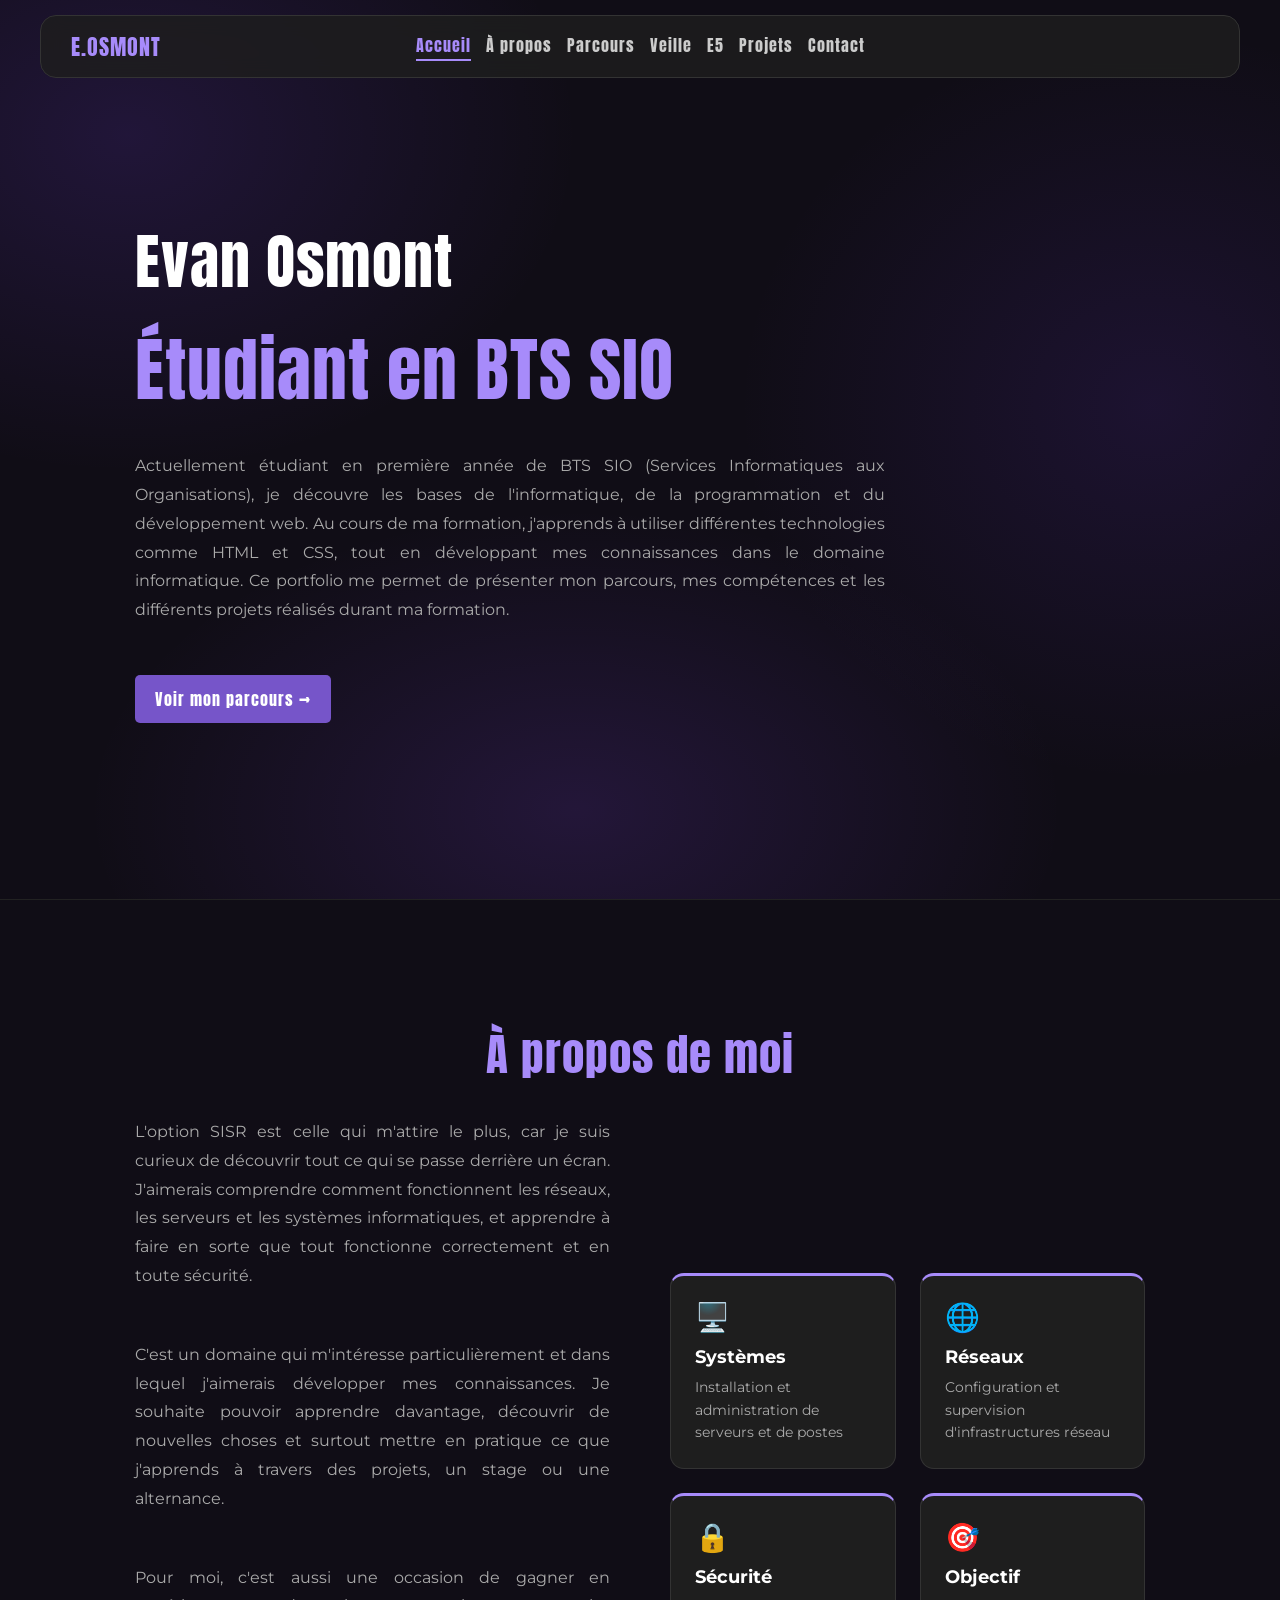
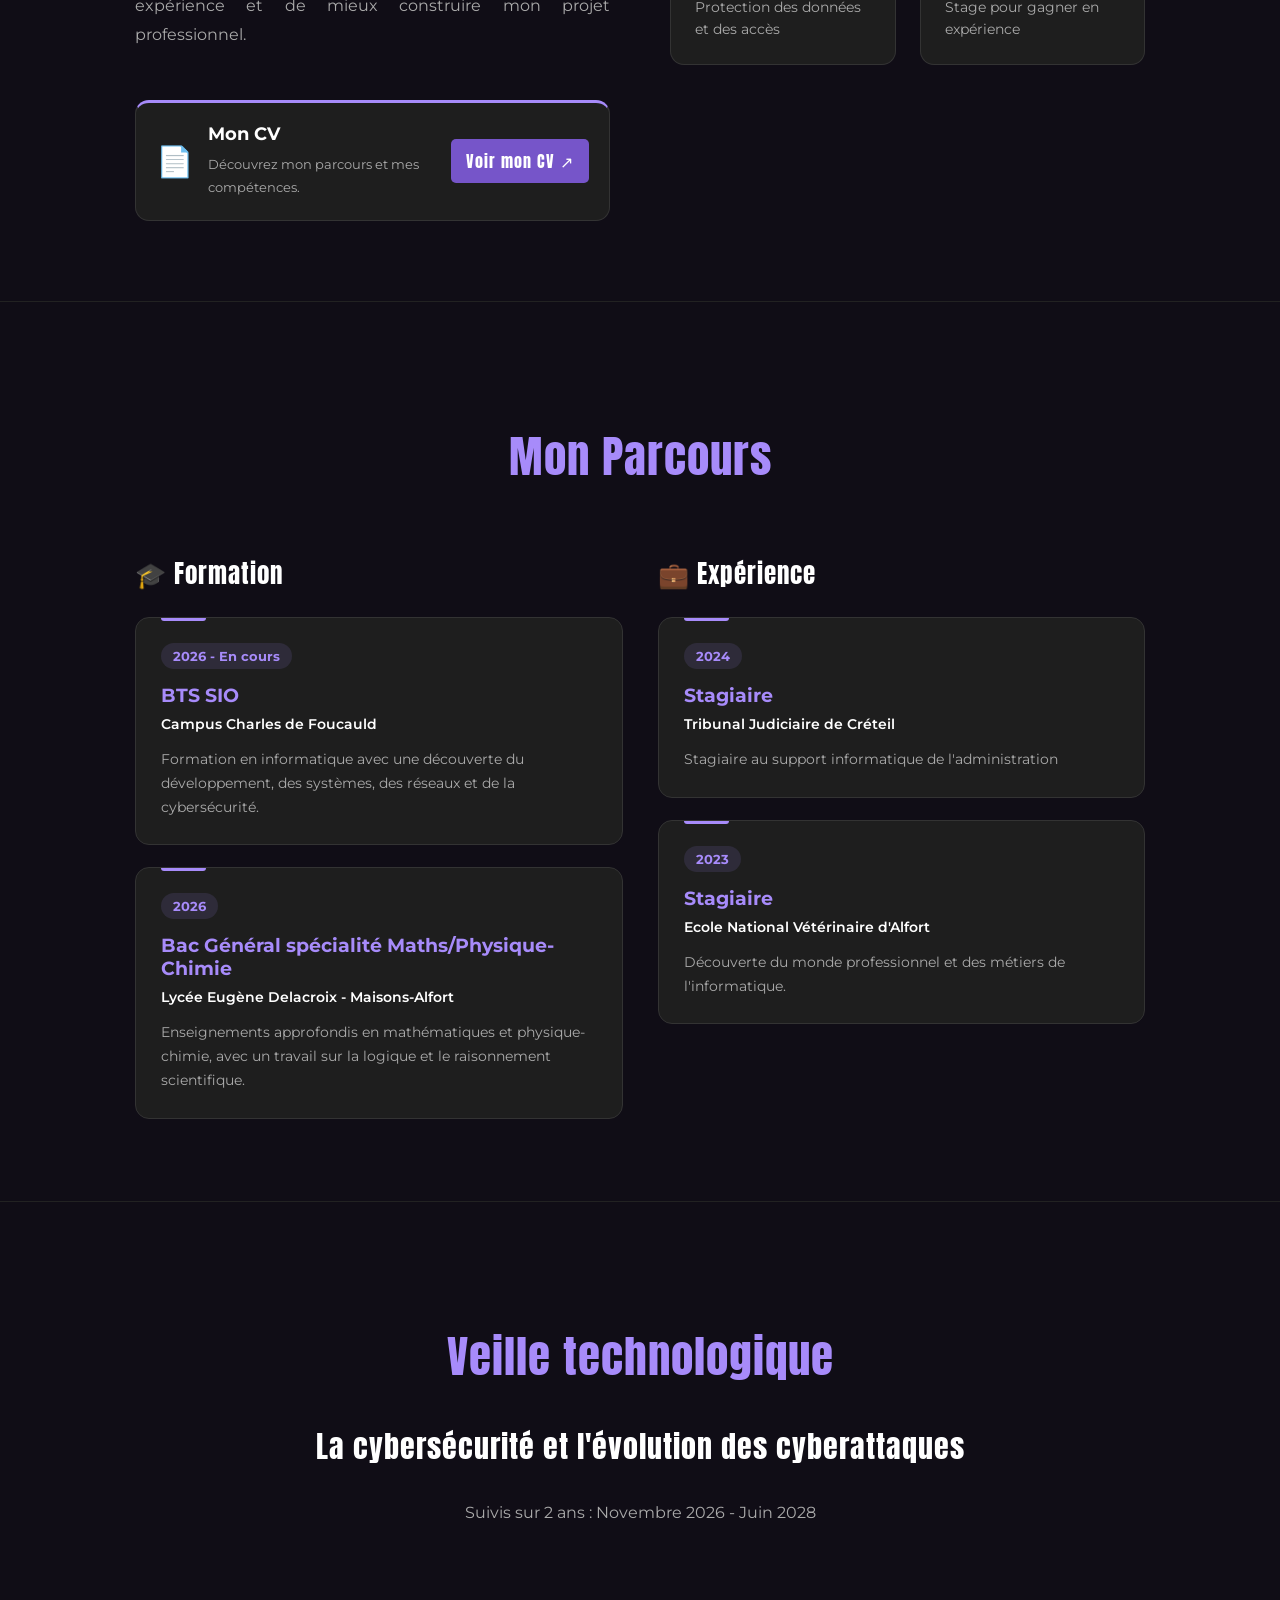
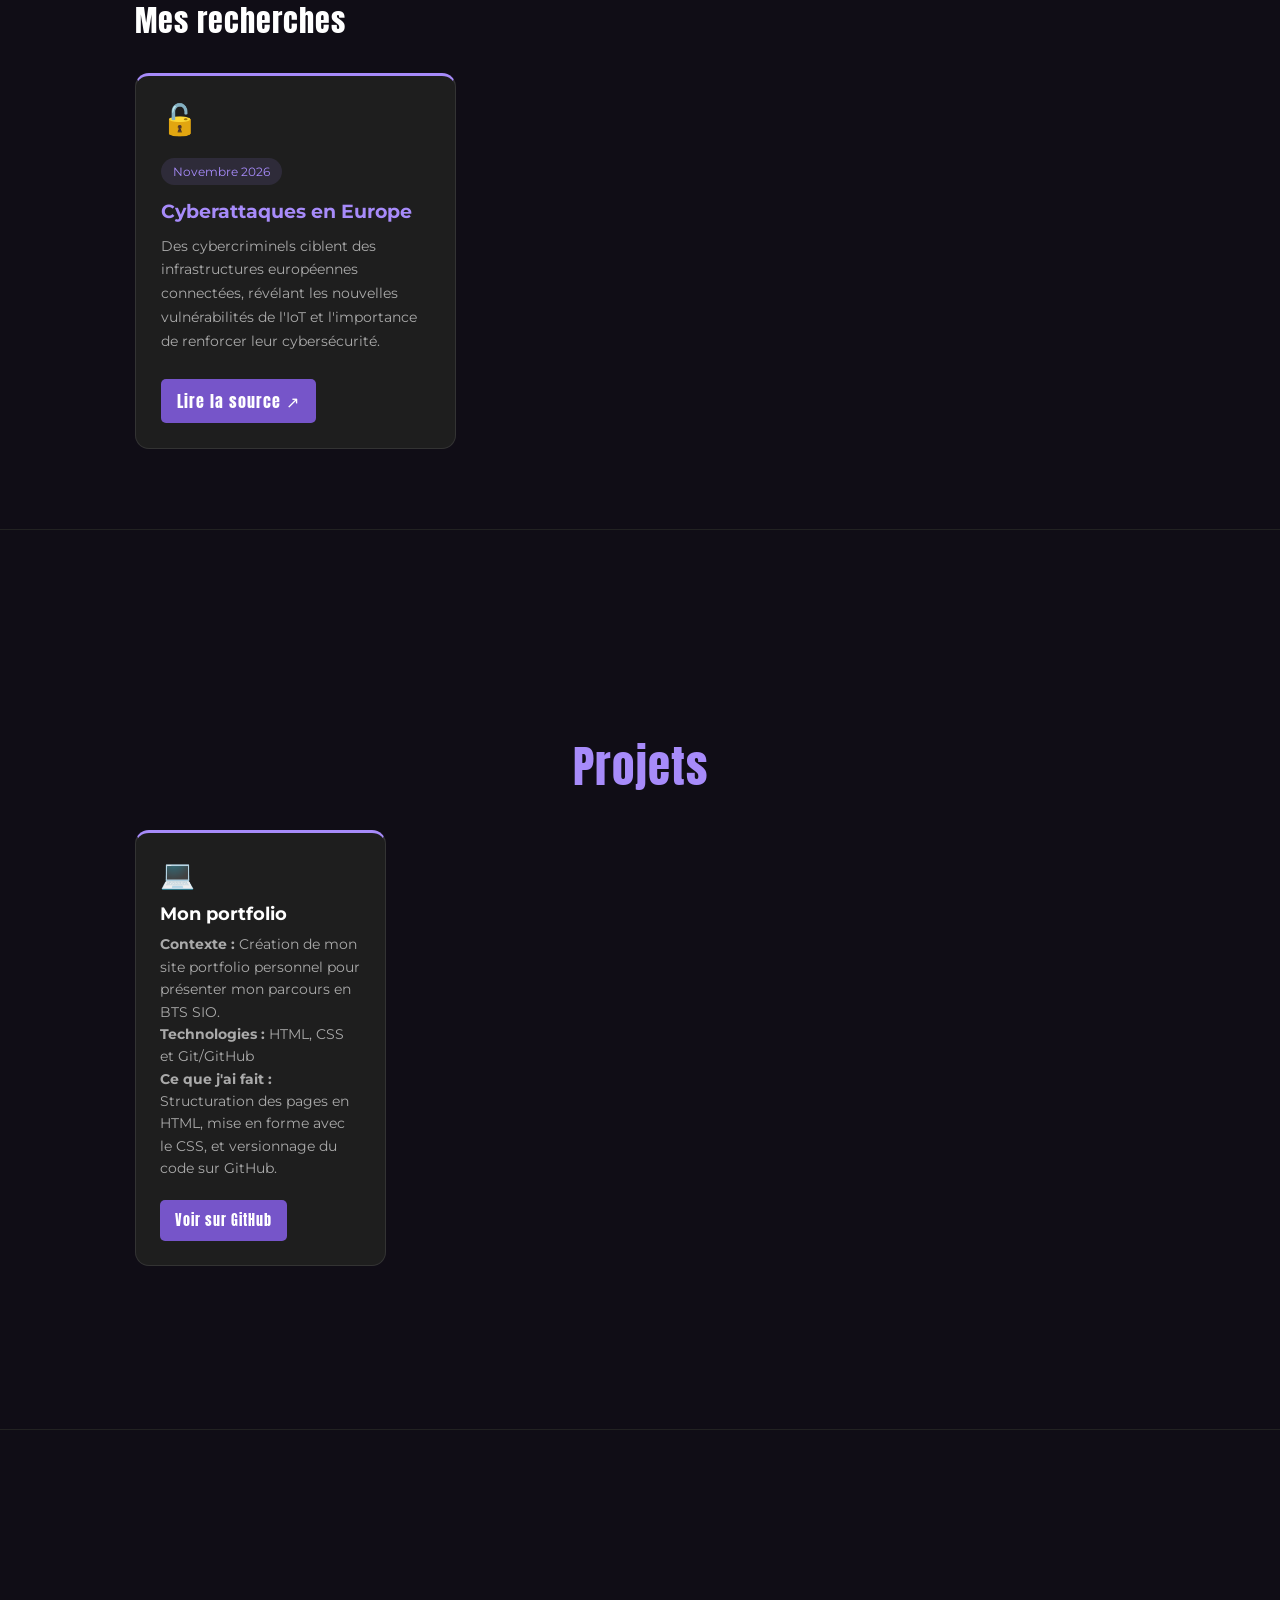
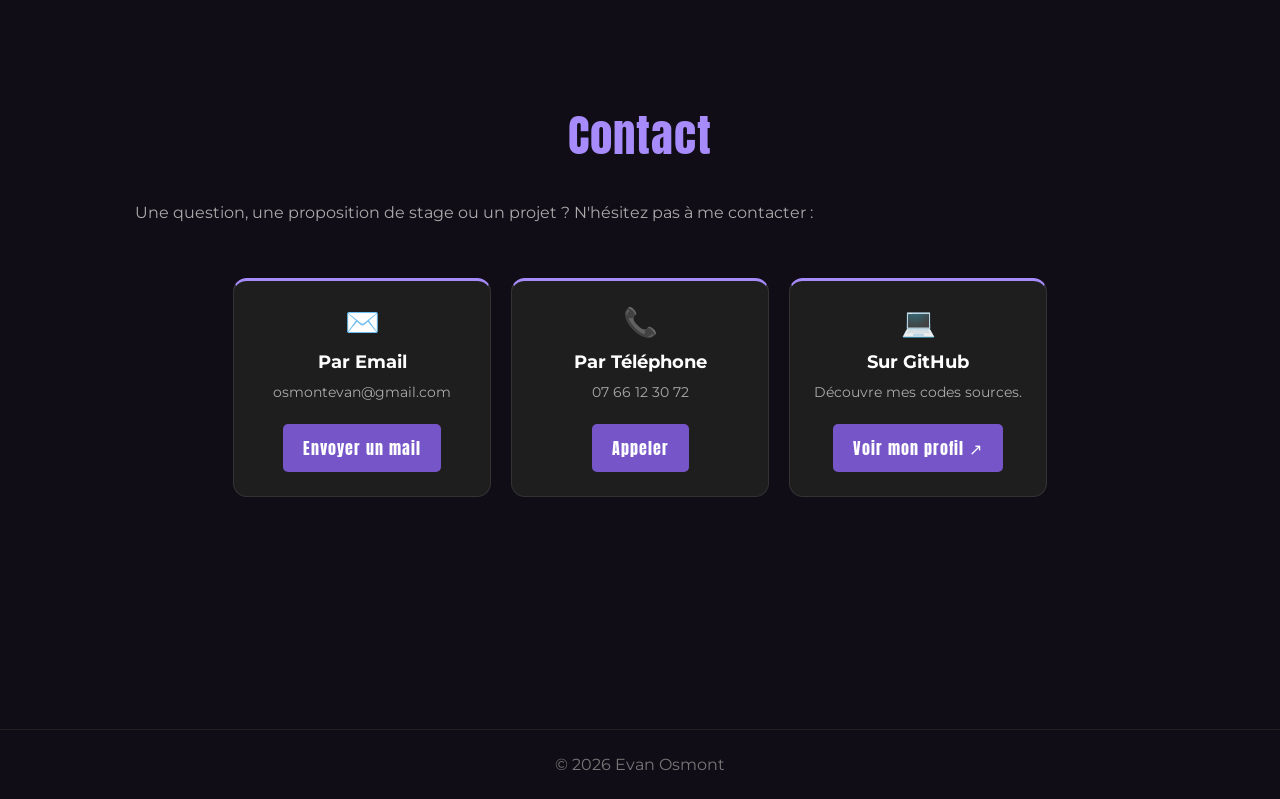
==== index.html @ 4d100c00 "Mise à jour complète et propre" ====
<!DOCTYPE html>
<html lang="fr">
<head>
    <meta charset="UTF-8">
    <meta name="viewport" content="width=device-width, initial-scale=1.0">
    <title>Evan Osmont - Portfolio</title>

    <link rel="preconnect" href="https://fonts.googleapis.com">
    <link rel="preconnect" href="https://fonts.gstatic.com" crossorigin>
    <link href="https://fonts.googleapis.com/css2?family=Anton&family=Montserrat:wght@400;600;700&display=swap" rel="stylesheet">

    <link rel="stylesheet" href="css/style.css">
</head>

<body>

<header class="barre">
    <a href="#accueil" class="logo">E.OSMONT</a>
    <nav class="liens">
        <a href="#accueil">Accueil</a>
        <a href="#apropos">À propos</a>
        <a href="#parcours">Parcours</a>
        <a href="#veille">Veille</a>
        <a href="e5.html">E5</a>
        <a href="#projets">Projets</a>
        <a href="#contact">Contact</a>
        <span class="barre-active"></span>
    </nav>
</header>

<main>

    <section id="accueil">
        <h1>Evan Osmont</h1>
        <h2>Étudiant en BTS SIO</h2>
        <p>
            Actuellement étudiant en première année de BTS SIO (Services Informatiques aux Organisations), je découvre les bases de l'informatique, de la programmation et du développement web.
            Au cours de ma formation, j'apprends à utiliser différentes technologies comme HTML et CSS, tout en développant mes connaissances dans le domaine informatique.
            Ce portfolio me permet de présenter mon parcours, mes compétences et les différents projets réalisés durant ma formation.
        </p>
        <a href="#parcours" class="bouton">Voir mon parcours →</a>
    </section>


<section id="apropos">
    <h3>À propos de moi</h3>

    <div class="apropos-contenu">

        <!-- TEXTE À GAUCHE -->
        <div class="apropos-texte">

            <p>
                L'option SISR est celle qui m'attire le plus, car je suis curieux de découvrir tout ce qui se passe derrière un écran. J'aimerais comprendre comment fonctionnent les réseaux, les serveurs et les systèmes informatiques, et apprendre à faire en sorte que tout fonctionne correctement et en toute sécurité.
            </p>

            <p>
                C'est un domaine qui m'intéresse particulièrement et dans lequel j'aimerais développer mes connaissances. Je souhaite pouvoir apprendre davantage, découvrir de nouvelles choses et surtout mettre en pratique ce que j'apprends à travers des projets, un stage ou une alternance.
            </p>

            <p>
                Pour moi, c'est aussi une occasion de gagner en expérience et de mieux construire mon projet professionnel.
            </p>

            <!-- CV SOUS LE TEXTE -->
            <div class="cv-card">

                <div class="cv-info">
                    <span class="cv-icon">📄</span>

                    <div>
                        <h4>Mon CV</h4>
                        <p>Découvrez mon parcours et mes compétences.</p>
                    </div>
                </div>

                <a href="cv.pdf" target="_blank" class="cv-btn">
                    Voir mon CV ↗
                </a>

            </div>

        </div>


        <!-- CARTES À DROITE -->
        <div class="cartes-apropos">

            <div class="carte">
                <span class="icone">🖥️</span>
                <h4>Systèmes</h4>
                <p>Installation et administration de serveurs et de postes</p>
            </div>

            <div class="carte">
                <span class="icone">🌐</span>
                <h4>Réseaux</h4>
                <p>Configuration et supervision d'infrastructures réseau</p>
            </div>

            <div class="carte">
                <span class="icone">🔒</span>
                <h4>Sécurité</h4>
                <p>Protection des données et des accès</p>
            </div>

            <div class="carte">
                <span class="icone">🎯</span>
                <h4>Objectif</h4>
                <p>Stage pour gagner en expérience</p>
            </div>

        </div>

    </div>
</section>

<section id="parcours">

    <h3>Mon Parcours</h3>

    <div class="parcours-container">

        <!-- FORMATION -->
        <div class="parcours-colonne">

            <h4>🎓 Formation</h4>

            <div class="parcours-timeline">

                <div class="parcours-item">
                    <div class="parcours-date">2026 - En cours</div>

                    <!-- Tu pourras ajouter ton logo ici -->

                    <h5>BTS SIO</h5>
                    <h6>Campus Charles de Foucauld</h6>

                    <p>
                        Formation en informatique avec une découverte du développement, des systèmes, des réseaux et de la cybersécurité.
                    </p>
                </div>

                <div class="parcours-item">
                    <div class="parcours-date">2026</div>

                    <!-- Tu pourras ajouter ton logo ici -->

                    <h5>Bac Général spécialité Maths/Physique-Chimie</h5>
                    <h6>Lycée Eugène Delacroix - Maisons-Alfort</h6>
                    
                    <p>
                        Enseignements approfondis en mathématiques et physique-chimie, avec un travail sur la logique et le raisonnement scientifique.
                    </p>
                </div>

            </div>
        </div>


        <!-- EXPERIENCE -->
        <div class="parcours-colonne">

            <h4>💼 Expérience</h4>

            <div class="parcours-timeline">

                <div class="parcours-item">
                    <div class="parcours-date">2024</div>

                    <!-- Tu pourras ajouter ton logo ici -->

                    <h5>Stagiaire</h5>
                    <h6>Tribunal Judiciaire de Créteil</h6>

                    <p>
                        Stagiaire au support informatique de l'administration
                    </p>
                </div>

                <div class="parcours-item">
                    <div class="parcours-date">2023</div>

                    <!-- Tu pourras ajouter ton logo ici -->

                    <h5>Stagiaire</h5>
                    <h6>Ecole National Vétérinaire d'Alfort</h6>

                    <p>
                        Découverte du monde professionnel et des métiers
                        de l'informatique.
                    </p>
                </div>

            </div>
        </div>

    </div>

</section>



<section id="veille">

    <h3>Veille technologique</h3>

    <p class="veille-description">
        La cybersécurité et l'évolution des cyberattaques
    </p>
    <p class="veille-suivis">
        Suivis sur 2 ans : Novembre 2026 - Juin 2028
    </p>

    <h4 class="veille-sous-titre">Mes recherches</h4>

    <div class="veille-cartes">

        <div class="veille-carte">
            <span class="veille-icone">🔓</span>
            <span class="veille-date">Novembre 2026</span>
            <h4>Cyberattaques en Europe</h4>
            <p>
                Des cybercriminels ciblent des infrastructures européennes connectées, révélant les nouvelles vulnérabilités de l'IoT et l'importance de renforcer leur cybersécurité.
            </p>
            <a href="https://fr.euronews.com/2026/11/07/des-hackers-ont-sonde-les-systemes-de-refrigeration-europeens-avant-les-cyberattaques"
               target="_blank" class="veille-btn">
                Lire la source ↗
            </a>
        </div>

    </div>

</section>



<section id="projets">
    <h3>Projets</h3>
    <div class="cartes">
        <article class="carte">
            <span class="icone">💻</span>
            <h4>Mon portfolio</h4>
            <p><strong>Contexte :</strong> Création de mon site portfolio personnel pour présenter mon parcours en BTS SIO.</p>
            <p><strong>Technologies :</strong> HTML, CSS et Git/GitHub</p>
            <p><strong>Ce que j'ai fait :</strong> Structuration des pages en HTML, mise en forme avec le CSS, et versionnage du code sur GitHub.</p>
            
            <div class="liens-carte">
                <a href="https://github.com/evanosmt/evanosmt.github.io" target="_blank" class="btn-git">Voir sur GitHub</a>
            </div>
        </article>
    </div>
</section>

<section id="contact">
    <h3>Contact</h3>
    <p>Une question, une proposition de stage ou un projet ? N'hésitez pas à me contacter :</p>
    
    <div class="cartes" style="max-width: 900px; margin: 0 auto; display: grid; grid-template-columns: repeat(auto-fit, minmax(250px, 1fr)); gap: 20px;">
        
        <!-- Carte Email -->
        <article class="carte" style="text-align: center;">
            <span class="icone">✉️</span>
            <h4>Par Email</h4>
            <p style="text-align: center; margin-bottom: 20px;">osmontevan@gmail.com</p>
            <a href="mailto:osmontevan@gmail.com" class="bouton" style="margin: 0 auto;">Envoyer un mail</a>
        </article>

        <!-- Carte Téléphone -->
        <article class="carte" style="text-align: center;">
            <span class="icone">📞</span>
            <h4>Par Téléphone</h4>
            <p style="text-align: center; margin-bottom: 20px;">07 66 12 30 72</p>
            <a href="tel:0766123072" class="bouton" style="margin: 0 auto;">Appeler</a>
        </article>

        <!-- Carte GitHub -->
        <article class="carte" style="text-align: center;">
            <span class="icone">💻</span>
            <h4>Sur GitHub</h4>
            <p style="text-align: center; margin-bottom: 20px;">Découvre mes codes sources.</p>
            <a href="https://github.com/evanosmt" target="_blank" class="bouton" style="margin: 0 auto;">Voir mon profil ↗</a>
        </article>

    </div>
</section>

</main>

<footer>
    © 2026 Evan Osmont
</footer>

<script>
    const sections = document.querySelectorAll("section");
    const liens = document.querySelectorAll(".liens a");
    const barre = document.querySelector(".barre-active");

    function activer(lien) {
        liens.forEach((l) => l.classList.toggle("actif", l === lien));
        barre.style.left = lien.offsetLeft + "px";
        barre.style.width = lien.offsetWidth + "px";
    }

    const observer = new IntersectionObserver((entries) => {
        entries.forEach((entry) => {
            if (entry.isIntersecting) {
                const lien = document.querySelector('.liens a[href="#' + entry.target.id + '"]');
                if (lien) activer(lien);
            }
        });
    }, { rootMargin: "-40% 0px -55% 0px" });

    sections.forEach((s) => observer.observe(s));

    window.addEventListener("load", () => activer(liens[0]));
</script>

</body>
</html>
---- css/style.css ----
html {
    scroll-behavior: smooth;
    scroll-padding-top: 90px;
}

/* Anton sur les liens du menu et les boutons */

.liens a,
.bouton,
.cv-btn {
    font-family: "Anton", sans-serif;
    font-weight: 400;
    letter-spacing: 1px;
}

body {
    margin: 0;
    background-color: #100d16;
    color: white;
    font-family: "Montserrat", sans-serif;

    background-image:
        radial-gradient(ellipse 600px 450px at 10% 15%, rgba(130, 70, 255, 0.15), transparent 75%),
        radial-gradient(ellipse 550px 500px at 90% 45%, rgba(100, 50, 200, 0.15), transparent 75%),
        radial-gradient(ellipse 650px 400px at 45% 90%, rgba(145, 75, 255, 0.15), transparent 75%);

    background-attachment: fixed;
    background-repeat: no-repeat;
}

/* Barre du haut (fixe, liens centrés) */

.barre {
    position: fixed;
    top: 15px;
    left: 50%;
    transform: translateX(-50%);
    width: calc(100% - 60px);
    max-width: 1200px;
    box-sizing: border-box;
    display: grid;
    grid-template-columns: 1fr auto 1fr;
    align-items: center;
    padding: 14px 30px;
    background: rgba(30, 30, 30, 0.85);
    backdrop-filter: blur(10px);
    border: 1px solid #333;
    border-radius: 16px;
    z-index: 100;
}

.logo {
    color: #a78bfa;
    font-family: "Anton", sans-serif;
    font-size: 22px;
    letter-spacing: 1px;
    text-decoration: none;
}

.liens {
    display: flex;
    gap: 15px;
    position: relative;
}

.liens a {
    color: #ccc;
    text-decoration: none;
    padding-bottom: 4px;
    transition: color 0.2s ease;
}

.liens a:hover,
.liens a.actif {
    color: #a78bfa;
}

.barre-active {
    position: absolute;
    bottom: 0;
    left: 0;
    width: 0;
    height: 2px;
    background: #a78bfa;
    transition: left 0.3s ease, width 0.3s ease;
}

/* Sections */

section {
    min-height: 100vh;
    box-sizing: border-box;
    padding: 120px 135px 80px;
    display: flex;
    flex-direction: column;
    justify-content: center;
    border-bottom: 1px solid #222;
    position: relative;
    isolation: isolate;
}

section p {
    color: #aaa;
    line-height: 1.8;
    text-align: justify;
    max-width: 750px;
    margin: 0 0 50px;
}

h1, h2, h3 {
    font-family: "Anton", sans-serif;
    font-weight: 400;
    letter-spacing: 1px;
}

h1 {
    font-size: 60px;
    margin: 0 0 10px;
}

h2 {
    color: #a78bfa;
    font-size: 70px;
    margin: 0 0 30px;
}

h3 {
    color: #a78bfa;
    font-size: 45px;
    margin: 0 0 30px;
    text-align: center;
    position: relative;
}

/* Bouton */

.bouton {
    display: block;
    width: fit-content;
    color: white;
    background: #7655c9;
    padding: 12px 20px;
    border-radius: 5px;
    text-decoration: none;
}

/* Cartes (À propos + Projets) */

.cartes {
    display: grid;
    grid-template-columns: repeat(auto-fill, minmax(230px, 1fr));
    gap: 24px;
    max-width: 800px;
}

.carte {
    box-sizing: border-box;
    padding: 24px;
    background: #1e1e1e;
    border: 1px solid #333;
    border-top: 3px solid #a78bfa;
    border-radius: 14px;
    transition: all 0.25s ease;
}

.carte:hover {
    transform: translateY(-6px);
    border-color: #a78bfa;
    background: #231d38;
    box-shadow: 0 10px 25px rgba(167, 139, 250, 0.15);
}

.carte .icone {
    display: block;
    font-size: 28px;
    margin-bottom: 12px;
}

.carte h4 {
    margin: 0 0 8px;
    color: white;
    font-size: 18px;
}

.carte p {
    margin: 0;
    font-size: 14px;
    line-height: 1.6;
    text-align: left;
    color: #aaa;
}

/* À propos : texte à gauche, cartes à droite */

.apropos-contenu {
    display: flex;
    justify-content: space-between;
    align-items: center;
    gap: 60px;
}

.apropos-texte {
    flex: 1;
    max-width: 550px;
}

.cartes-apropos {
    margin-left: auto;
    flex: 1;
    max-width: 520px;
    display: grid;
    grid-template-columns: repeat(2, minmax(0, 1fr));
    gap: 24px;
}

/* Footer */

footer {
    text-align: center;
    padding: 25px;
    color: #777;
}


/* Carte CV */

.cv-card {
    margin-top: 20px;
    padding: 20px;
    background: #1e1e1e;
    border: 1px solid #333;
    border-top: 3px solid #a78bfa;
    border-radius: 14px;

    display: flex;
    justify-content: space-between;
    align-items: center;
    gap: 15px;

    width: 100%;
    max-width: 550px;
    box-sizing: border-box;
}

.cv-info {
    display: flex;
    align-items: center;
    gap: 15px;
}

.cv-icon {
    font-size: 30px;
}

.cv-card h4 {
    color: white;
    font-size: 18px;
    margin: 0 0 8px;
}

.cv-card p {
    color: #aaa;
    font-size: 13px;
    margin: 0;
    text-align: left;
}

.cv-btn {
    color: white;
    background: #7655c9;
    padding: 10px 15px;
    border-radius: 5px;
    text-decoration: none;
    white-space: nowrap;
    transition: background 0.2s ease;
}

.cv-btn:hover {
    background: #a78bfa;
}

/* Écrans moyens : les cartes passent sous le texte */

@media screen and (max-width: 1000px) {
    section {
        padding: 120px 40px 80px;
    }

    .apropos-contenu {
        flex-direction: column;
        align-items: flex-start;
    }

    .apropos-texte,
    .cartes-apropos {
        max-width: 100%;
        width: 100%;
        margin-left: 0;
    }
}

/* Téléphone */

@media screen and (max-width: 700px) {
    .barre {
        display: flex;
        justify-content: center;
        padding: 12px 15px;
    }

    .logo {
        display: none;
    }

    .liens {
        gap: 15px;
        font-size: 14px;
    }

    section {
        padding: 110px 20px 60px;
    }

    h1 { font-size: 40px; }
    h2 { font-size: 40px; }

    .cartes-apropos {
        grid-template-columns: 1fr;
    }
}


/* =========================
   PARCOURS - NOUVEAU DESIGN
========================= */

.parcours-container {
    max-width: 1100px;
    margin: auto;
    display: grid;
    grid-template-columns: 1fr 1fr;
    gap: 35px;
}

.parcours-colonne > h4 {
    font-family: "Anton", sans-serif;
    font-size: 25px;
    font-weight: 400;
    letter-spacing: 1px;
    margin-bottom: 25px;
    color: white;
}

/* Suppression de la frise */

.parcours-timeline {
    display: flex;
    flex-direction: column;
    gap: 22px;
    padding: 0;
}

.parcours-timeline::before {
    display: none;
}

/* Cartes */

.parcours-item {
    position: relative;
    padding: 25px;
    background: #1e1e1e;
    border: 1px solid #333;
    border-radius: 14px;
    transition: all 0.3s ease;
}

/* Petit accent violet en haut */

.parcours-item::before {
    content: "";
    position: absolute;
    top: 0;
    left: 25px;
    width: 45px;
    height: 3px;
    background: #a78bfa;
    border-radius: 0 0 5px 5px;
}

/* Survol */

.parcours-item:hover {
    transform: translateY(-5px);
    background: #231d38;
    border-color: #a78bfa;
    box-shadow: 0 10px 25px rgba(167, 139, 250, 0.12);
}

/* Dates */

.parcours-date {
    display: inline-block;
    margin-bottom: 15px;
    padding: 5px 12px;
    color: #a78bfa;
    background: rgba(167, 139, 250, 0.12);
    border-radius: 20px;
    font-size: 13px;
    font-weight: 700;
}

/* Titres */

.parcours-item h5 {
    margin: 0 0 8px;
    color: #a78bfa;
    font-family: "Montserrat", sans-serif;
    font-size: 19px;
    font-weight: 700;
}

.parcours-item h6 {
    margin: 0 0 15px;
    color: white;
    font-family: "Montserrat", sans-serif;
    font-size: 14px;
    font-weight: 600;
}

/* Descriptions */

.parcours-item p {
    margin: 0;
    color: #aaa;
    font-size: 14px;
    line-height: 1.7;
    text-align: left;
}

/* Responsive */

@media screen and (max-width: 900px) {
    .parcours-container {
        gap: 25px;
    }
}

@media screen and (max-width: 700px) {
    .parcours-container {
        grid-template-columns: 1fr;
        gap: 35px;
    }
}


/* ===== VEILLE TECHNOLOGIQUE ===== */

/* Texte de présentation */
.veille-description {
    font-family: "Anton", sans-serif;
    font-size: 30px;
    font-weight: 400;
    letter-spacing: 1px;
    color: white;
    text-align: center;
    max-width: 100%;
}

.veille-suivis {
    font-family: "Montserrat", sans-serif;
    text-align: center;
    max-width: 100%;
    margin-top: -25px;
}
/* Sous-titre "Mes recherches" */
.veille-sous-titre {
    font-family: "Anton", sans-serif;
    font-size: 30px;
    font-weight: 400;
    letter-spacing: 1px;
    color: white;
    margin: 20px 0 30px;
    text-align: left;
}

/* Organisation des cartes */
.veille-cartes {
    display: grid;
    grid-template-columns: repeat(3, minmax(0, 1fr));
    gap: 24px;
    width: 100%;
    max-width: 1100px;
}

/* Apparence des cartes */
.veille-carte {
    box-sizing: border-box;
    padding: 25px;
    background: #1e1e1e;
    border: 1px solid #333;
    border-top: 3px solid #a78bfa;
    border-radius: 14px;

    display: flex;
    flex-direction: column;
    align-items: flex-start;

    transition: all 0.25s ease;
}

/* Effet au survol */
.veille-carte:hover {
    transform: translateY(-6px);
    border-color: #a78bfa;
    background: #231d38;
    box-shadow: 0 10px 25px rgba(167, 139, 250, 0.15);
}

/* Icônes */
.veille-icone {
    font-size: 30px;
    margin-bottom: 20px;
}

/* Date ou catégorie */
.veille-date {
    color: #a78bfa;
    background: rgba(167, 139, 250, 0.12);
    padding: 6px 12px;
    border-radius: 20px;
    font-size: 12px;
    margin-bottom: 15px;
}

/* Titres des cartes */
.veille-carte h4 {
    font-family: "Montserrat", sans-serif;
    color: #a78bfa;
    font-size: 19px;
    font-weight: 700;
    margin: 0 0 12px;
}

/* Texte des cartes */
.veille-carte p {
    color: #aaa;
    font-size: 14px;
    line-height: 1.7;
    text-align: left;
    margin: 0 0 25px;
}

/* Boutons des sources */
.veille-btn {
    display: inline-block;
    margin-top: auto;
    padding: 10px 16px;
    background: #7655c9;
    color: white;
    text-decoration: none;
    border-radius: 5px;
    font-family: "Anton", sans-serif;
    letter-spacing: 1px;
    transition: background 0.2s ease;
}

/* Adaptation tablette */
@media (max-width: 900px) {
    .veille-cartes {
        grid-template-columns: repeat(2, 1fr);
    }
}

/* Adaptation téléphone */
@media (max-width: 600px) {
    .veille-cartes {
        grid-template-columns: 1fr;
    }

    .veille-conclusion {
        width: 100%;
    }
}

/* Page E5 */

.page-e5 section {
    min-height: auto;
    justify-content: flex-start;
    padding-top: 130px;
    padding-bottom: 40px;
}

.page-e5 h3 {
    top: 0;
}

.page-e5 .liens a.actif {
    border-bottom: 2px solid #a78bfa;
}

/* Style des boutons dans les cartes de projets (identique aux autres boutons du site) */
.liens-carte {
    display: flex;
    gap: 12px;
    margin-top: 20px;
    flex-wrap: wrap;
}

.btn-site,
.btn-git {
    color: white;
    background: #7655c9;
    padding: 10px 15px;
    border-radius: 5px;
    text-decoration: none;
    font-family: "Anton", sans-serif;
    font-weight: 400;
    letter-spacing: 1px;
    font-size: 14px;
    white-space: nowrap;
    transition: background 0.2s ease;
}

.btn-site:hover,
.btn-git:hover {
    background: #a78bfa;
}
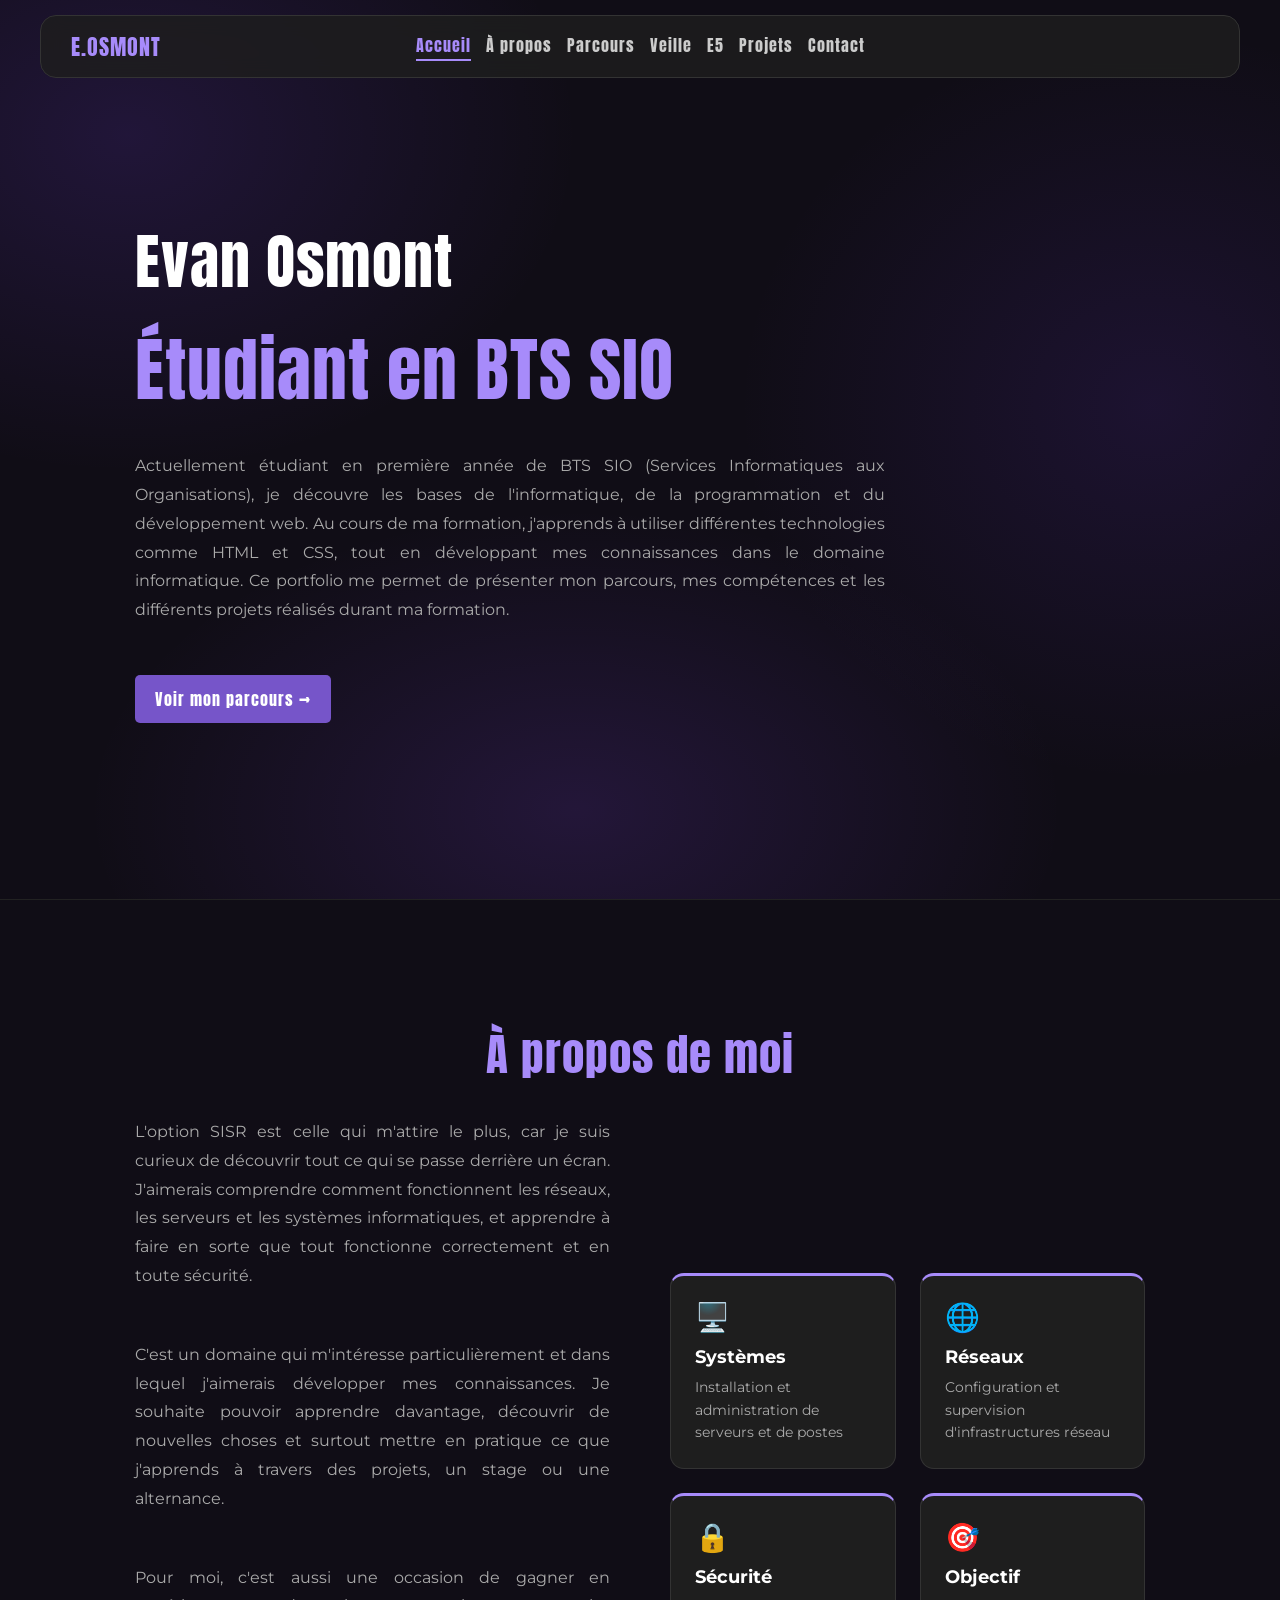
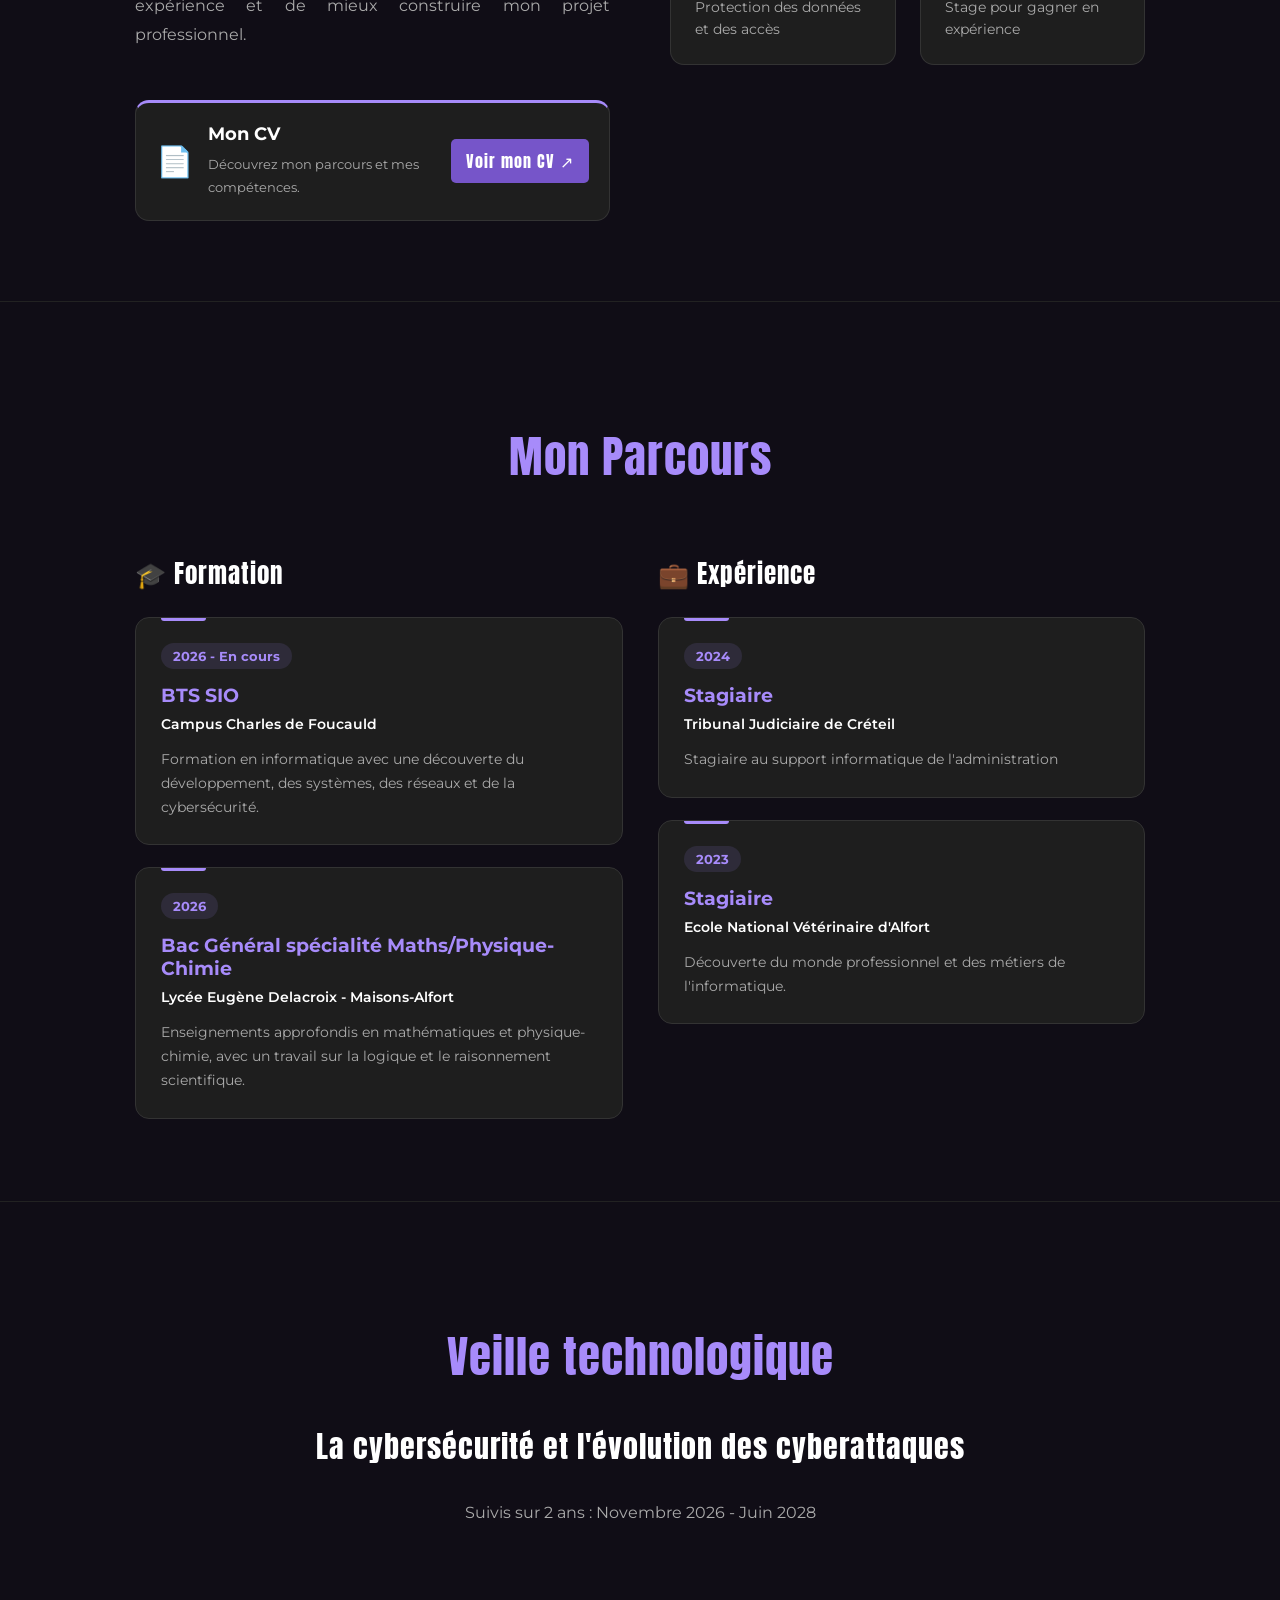
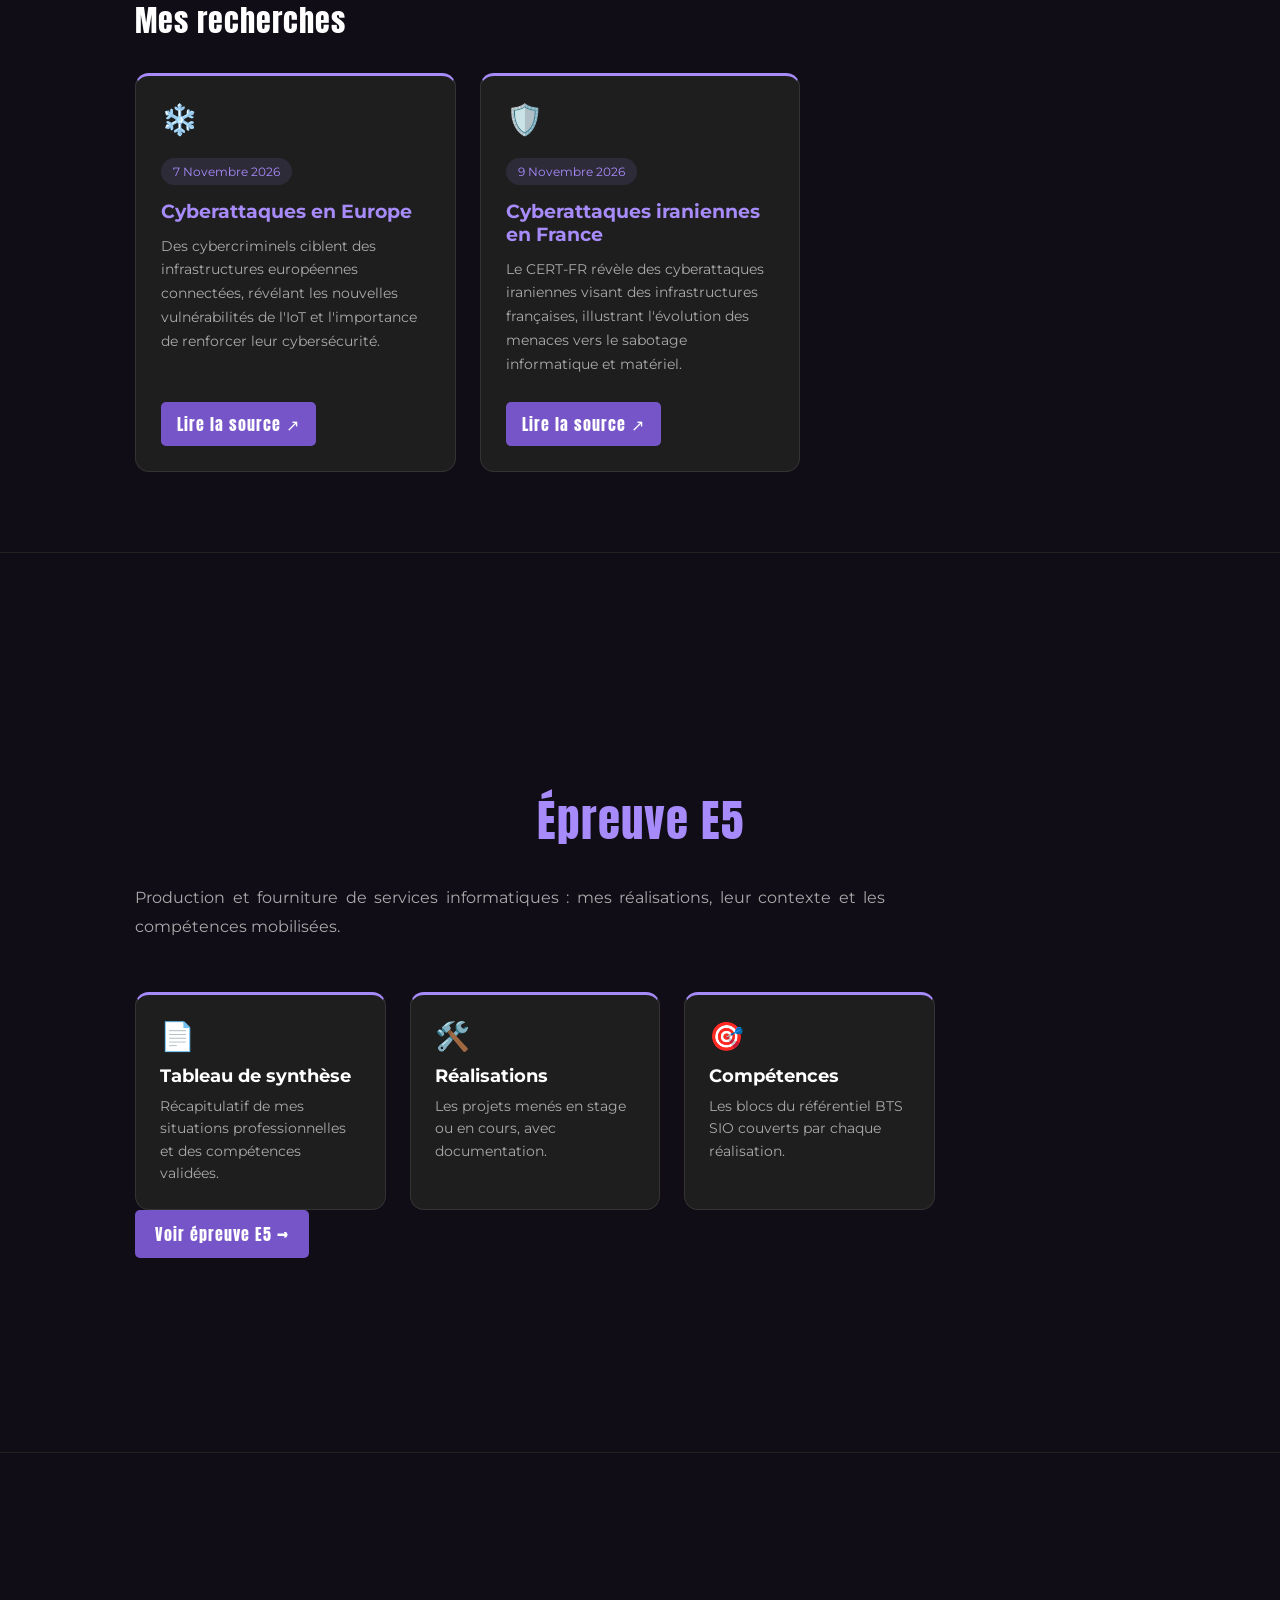
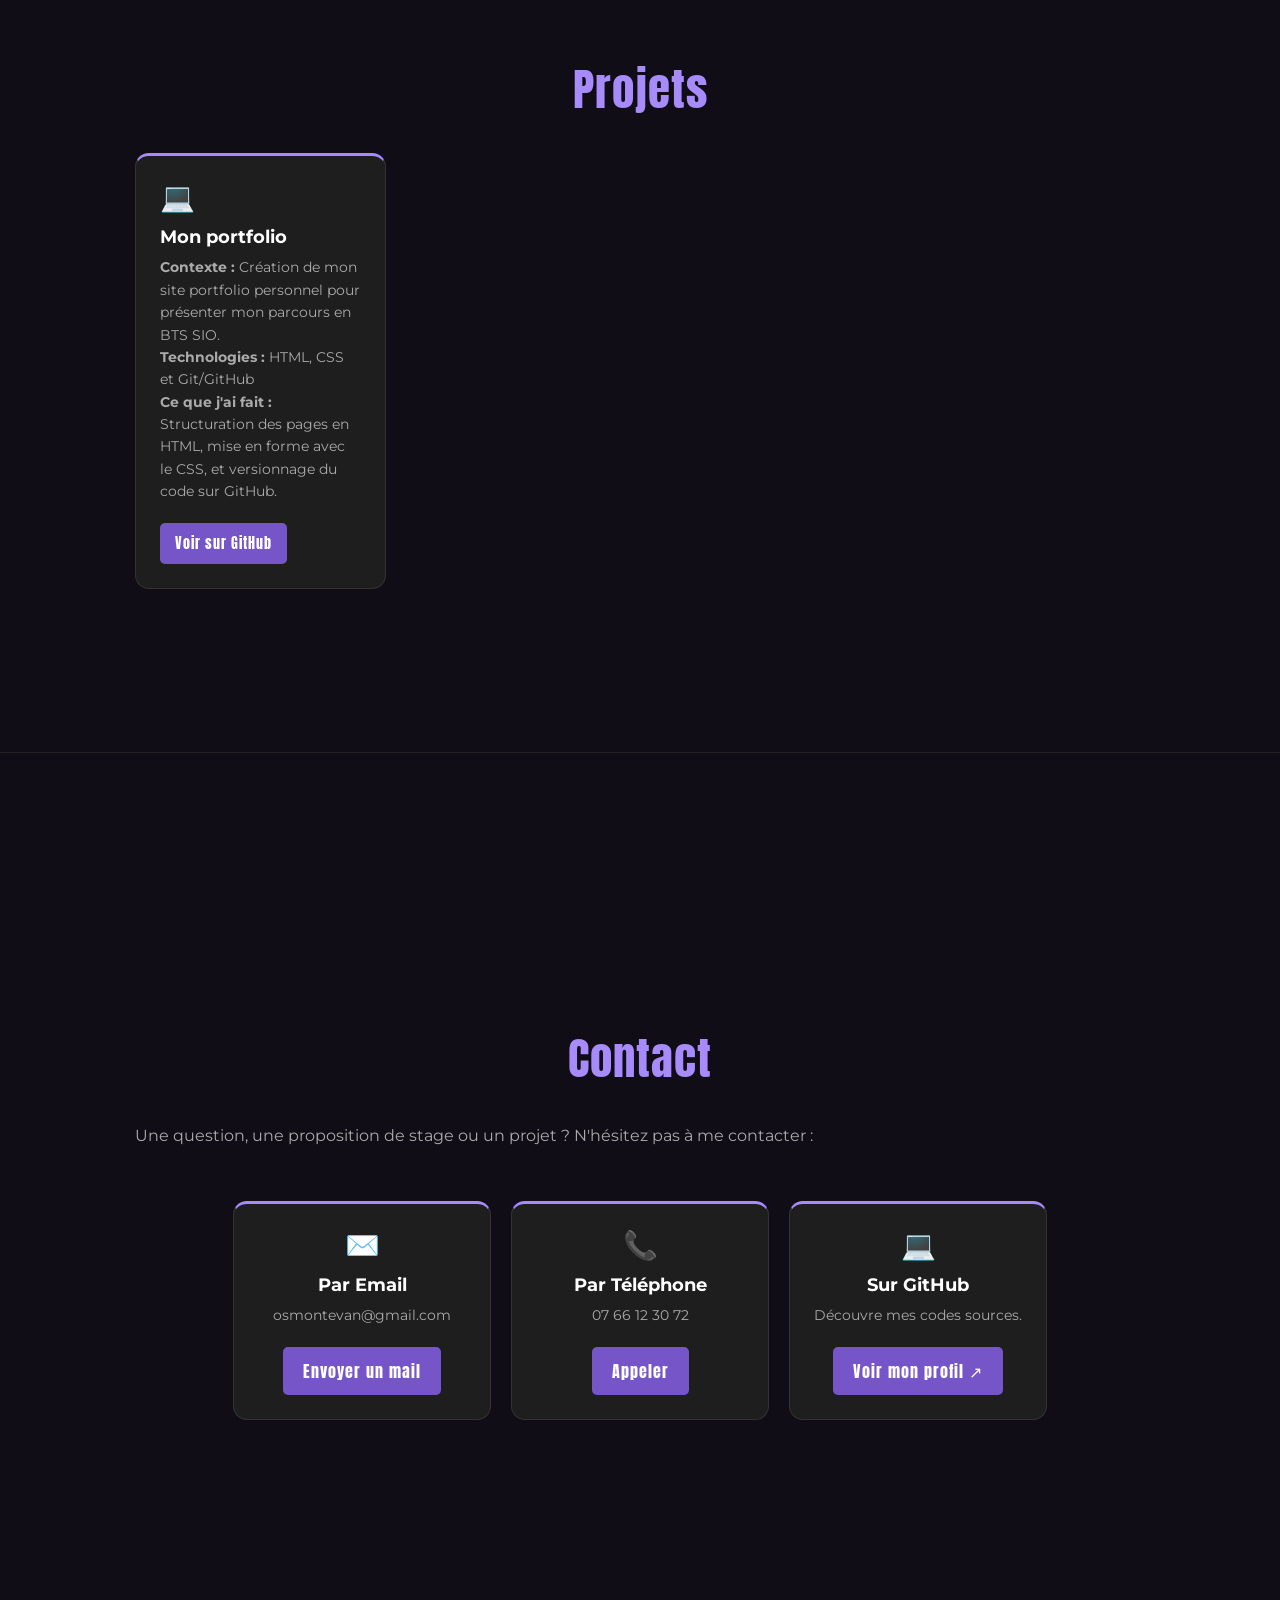
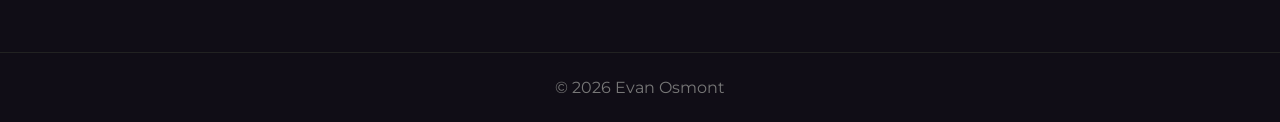
==== commit 8b81b578: "Add files via upload" ====
--- a/index.html
+++ b/index.html
@@ -1,320 +1,361 @@
-<!DOCTYPE html>
-<html lang="fr">
-<head>
-    <meta charset="UTF-8">
-    <meta name="viewport" content="width=device-width, initial-scale=1.0">
-    <title>Evan Osmont - Portfolio</title>
-
-    <link rel="preconnect" href="https://fonts.googleapis.com">
-    <link rel="preconnect" href="https://fonts.gstatic.com" crossorigin>
-    <link href="https://fonts.googleapis.com/css2?family=Anton&family=Montserrat:wght@400;600;700&display=swap" rel="stylesheet">
-
-    <link rel="stylesheet" href="css/style.css">
-</head>
-
-<body>
-
-<header class="barre">
-    <a href="#accueil" class="logo">E.OSMONT</a>
-    <nav class="liens">
-        <a href="#accueil">Accueil</a>
-        <a href="#apropos">À propos</a>
-        <a href="#parcours">Parcours</a>
-        <a href="#veille">Veille</a>
-        <a href="e5.html">E5</a>
-        <a href="#projets">Projets</a>
-        <a href="#contact">Contact</a>
-        <span class="barre-active"></span>
-    </nav>
-</header>
-
-<main>
-
-    <section id="accueil">
-        <h1>Evan Osmont</h1>
-        <h2>Étudiant en BTS SIO</h2>
-        <p>
-            Actuellement étudiant en première année de BTS SIO (Services Informatiques aux Organisations), je découvre les bases de l'informatique, de la programmation et du développement web.
-            Au cours de ma formation, j'apprends à utiliser différentes technologies comme HTML et CSS, tout en développant mes connaissances dans le domaine informatique.
-            Ce portfolio me permet de présenter mon parcours, mes compétences et les différents projets réalisés durant ma formation.
-        </p>
-        <a href="#parcours" class="bouton">Voir mon parcours →</a>
-    </section>
-
-
-<section id="apropos">
-    <h3>À propos de moi</h3>
-
-    <div class="apropos-contenu">
-
-        <!-- TEXTE À GAUCHE -->
-        <div class="apropos-texte">
-
-            <p>
-                L'option SISR est celle qui m'attire le plus, car je suis curieux de découvrir tout ce qui se passe derrière un écran. J'aimerais comprendre comment fonctionnent les réseaux, les serveurs et les systèmes informatiques, et apprendre à faire en sorte que tout fonctionne correctement et en toute sécurité.
-            </p>
-
-            <p>
-                C'est un domaine qui m'intéresse particulièrement et dans lequel j'aimerais développer mes connaissances. Je souhaite pouvoir apprendre davantage, découvrir de nouvelles choses et surtout mettre en pratique ce que j'apprends à travers des projets, un stage ou une alternance.
-            </p>
-
-            <p>
-                Pour moi, c'est aussi une occasion de gagner en expérience et de mieux construire mon projet professionnel.
-            </p>
-
-            <!-- CV SOUS LE TEXTE -->
-            <div class="cv-card">
-
-                <div class="cv-info">
-                    <span class="cv-icon">📄</span>
-
-                    <div>
-                        <h4>Mon CV</h4>
-                        <p>Découvrez mon parcours et mes compétences.</p>
-                    </div>
-                </div>
-
-                <a href="cv.pdf" target="_blank" class="cv-btn">
-                    Voir mon CV ↗
-                </a>
-
-            </div>
-
-        </div>
-
-
-        <!-- CARTES À DROITE -->
-        <div class="cartes-apropos">
-
-            <div class="carte">
-                <span class="icone">🖥️</span>
-                <h4>Systèmes</h4>
-                <p>Installation et administration de serveurs et de postes</p>
-            </div>
-
-            <div class="carte">
-                <span class="icone">🌐</span>
-                <h4>Réseaux</h4>
-                <p>Configuration et supervision d'infrastructures réseau</p>
-            </div>
-
-            <div class="carte">
-                <span class="icone">🔒</span>
-                <h4>Sécurité</h4>
-                <p>Protection des données et des accès</p>
-            </div>
-
-            <div class="carte">
-                <span class="icone">🎯</span>
-                <h4>Objectif</h4>
-                <p>Stage pour gagner en expérience</p>
-            </div>
-
-        </div>
-
-    </div>
-</section>
-
-<section id="parcours">
-
-    <h3>Mon Parcours</h3>
-
-    <div class="parcours-container">
-
-        <!-- FORMATION -->
-        <div class="parcours-colonne">
-
-            <h4>🎓 Formation</h4>
-
-            <div class="parcours-timeline">
-
-                <div class="parcours-item">
-                    <div class="parcours-date">2026 - En cours</div>
-
-                    <!-- Tu pourras ajouter ton logo ici -->
-
-                    <h5>BTS SIO</h5>
-                    <h6>Campus Charles de Foucauld</h6>
-
-                    <p>
-                        Formation en informatique avec une découverte du développement, des systèmes, des réseaux et de la cybersécurité.
-                    </p>
-                </div>
-
-                <div class="parcours-item">
-                    <div class="parcours-date">2026</div>
-
-                    <!-- Tu pourras ajouter ton logo ici -->
-
-                    <h5>Bac Général spécialité Maths/Physique-Chimie</h5>
-                    <h6>Lycée Eugène Delacroix - Maisons-Alfort</h6>
-                    
-                    <p>
-                        Enseignements approfondis en mathématiques et physique-chimie, avec un travail sur la logique et le raisonnement scientifique.
-                    </p>
-                </div>
-
-            </div>
-        </div>
-
-
-        <!-- EXPERIENCE -->
-        <div class="parcours-colonne">
-
-            <h4>💼 Expérience</h4>
-
-            <div class="parcours-timeline">
-
-                <div class="parcours-item">
-                    <div class="parcours-date">2024</div>
-
-                    <!-- Tu pourras ajouter ton logo ici -->
-
-                    <h5>Stagiaire</h5>
-                    <h6>Tribunal Judiciaire de Créteil</h6>
-
-                    <p>
-                        Stagiaire au support informatique de l'administration
-                    </p>
-                </div>
-
-                <div class="parcours-item">
-                    <div class="parcours-date">2023</div>
-
-                    <!-- Tu pourras ajouter ton logo ici -->
-
-                    <h5>Stagiaire</h5>
-                    <h6>Ecole National Vétérinaire d'Alfort</h6>
-
-                    <p>
-                        Découverte du monde professionnel et des métiers
-                        de l'informatique.
-                    </p>
-                </div>
-
-            </div>
-        </div>
-
-    </div>
-
-</section>
-
-
-
-<section id="veille">
-
-    <h3>Veille technologique</h3>
-
-    <p class="veille-description">
-        La cybersécurité et l'évolution des cyberattaques
-    </p>
-    <p class="veille-suivis">
-        Suivis sur 2 ans : Novembre 2026 - Juin 2028
-    </p>
-
-    <h4 class="veille-sous-titre">Mes recherches</h4>
-
-    <div class="veille-cartes">
-
-        <div class="veille-carte">
-            <span class="veille-icone">🔓</span>
-            <span class="veille-date">Novembre 2026</span>
-            <h4>Cyberattaques en Europe</h4>
-            <p>
-                Des cybercriminels ciblent des infrastructures européennes connectées, révélant les nouvelles vulnérabilités de l'IoT et l'importance de renforcer leur cybersécurité.
-            </p>
-            <a href="https://fr.euronews.com/2026/11/07/des-hackers-ont-sonde-les-systemes-de-refrigeration-europeens-avant-les-cyberattaques"
-               target="_blank" class="veille-btn">
-                Lire la source ↗
-            </a>
-        </div>
-
-    </div>
-
-</section>
-
-
-
-<section id="projets">
-    <h3>Projets</h3>
-    <div class="cartes">
-        <article class="carte">
-            <span class="icone">💻</span>
-            <h4>Mon portfolio</h4>
-            <p><strong>Contexte :</strong> Création de mon site portfolio personnel pour présenter mon parcours en BTS SIO.</p>
-            <p><strong>Technologies :</strong> HTML, CSS et Git/GitHub</p>
-            <p><strong>Ce que j'ai fait :</strong> Structuration des pages en HTML, mise en forme avec le CSS, et versionnage du code sur GitHub.</p>
-            
-            <div class="liens-carte">
-                <a href="https://github.com/evanosmt/evanosmt.github.io" target="_blank" class="btn-git">Voir sur GitHub</a>
-            </div>
-        </article>
-    </div>
-</section>
-
-<section id="contact">
-    <h3>Contact</h3>
-    <p>Une question, une proposition de stage ou un projet ? N'hésitez pas à me contacter :</p>
-    
-    <div class="cartes" style="max-width: 900px; margin: 0 auto; display: grid; grid-template-columns: repeat(auto-fit, minmax(250px, 1fr)); gap: 20px;">
-        
-        <!-- Carte Email -->
-        <article class="carte" style="text-align: center;">
-            <span class="icone">✉️</span>
-            <h4>Par Email</h4>
-            <p style="text-align: center; margin-bottom: 20px;">osmontevan@gmail.com</p>
-            <a href="mailto:osmontevan@gmail.com" class="bouton" style="margin: 0 auto;">Envoyer un mail</a>
-        </article>
-
-        <!-- Carte Téléphone -->
-        <article class="carte" style="text-align: center;">
-            <span class="icone">📞</span>
-            <h4>Par Téléphone</h4>
-            <p style="text-align: center; margin-bottom: 20px;">07 66 12 30 72</p>
-            <a href="tel:0766123072" class="bouton" style="margin: 0 auto;">Appeler</a>
-        </article>
-
-        <!-- Carte GitHub -->
-        <article class="carte" style="text-align: center;">
-            <span class="icone">💻</span>
-            <h4>Sur GitHub</h4>
-            <p style="text-align: center; margin-bottom: 20px;">Découvre mes codes sources.</p>
-            <a href="https://github.com/evanosmt" target="_blank" class="bouton" style="margin: 0 auto;">Voir mon profil ↗</a>
-        </article>
-
-    </div>
-</section>
-
-</main>
-
-<footer>
-    © 2026 Evan Osmont
-</footer>
-
-<script>
-    const sections = document.querySelectorAll("section");
-    const liens = document.querySelectorAll(".liens a");
-    const barre = document.querySelector(".barre-active");
-
-    function activer(lien) {
-        liens.forEach((l) => l.classList.toggle("actif", l === lien));
-        barre.style.left = lien.offsetLeft + "px";
-        barre.style.width = lien.offsetWidth + "px";
-    }
-
-    const observer = new IntersectionObserver((entries) => {
-        entries.forEach((entry) => {
-            if (entry.isIntersecting) {
-                const lien = document.querySelector('.liens a[href="#' + entry.target.id + '"]');
-                if (lien) activer(lien);
-            }
-        });
-    }, { rootMargin: "-40% 0px -55% 0px" });
-
-    sections.forEach((s) => observer.observe(s));
-
-    window.addEventListener("load", () => activer(liens[0]));
-</script>
-
-</body>
+<!DOCTYPE html>
+<html lang="fr">
+<head>
+    <meta charset="UTF-8">
+    <meta name="viewport" content="width=device-width, initial-scale=1.0">
+    <title>Evan Osmont - Portfolio</title>
+
+    <link rel="preconnect" href="https://fonts.googleapis.com">
+    <link rel="preconnect" href="https://fonts.gstatic.com" crossorigin>
+    <link href="https://fonts.googleapis.com/css2?family=Anton&family=Montserrat:wght@400;600;700&display=swap" rel="stylesheet">
+
+    <link rel="stylesheet" href="css/style.css">
+</head>
+
+<body>
+
+<header class="barre">
+    <a href="#accueil" class="logo">E.OSMONT</a>
+    <nav class="liens">
+        <a href="#accueil">Accueil</a>
+        <a href="#apropos">À propos</a>
+        <a href="#parcours">Parcours</a>
+        <a href="#veille">Veille</a>
+        <a href="#e5">E5</a>
+        <a href="#projets">Projets</a>
+        <a href="#contact">Contact</a>
+        <span class="barre-active"></span>
+    </nav>
+</header>
+
+<main>
+
+    <section id="accueil">
+        <h1>Evan Osmont</h1>
+        <h2>Étudiant en BTS SIO</h2>
+        <p>
+            Actuellement étudiant en première année de BTS SIO (Services Informatiques aux Organisations), je découvre les bases de l'informatique, de la programmation et du développement web.
+            Au cours de ma formation, j'apprends à utiliser différentes technologies comme HTML et CSS, tout en développant mes connaissances dans le domaine informatique.
+            Ce portfolio me permet de présenter mon parcours, mes compétences et les différents projets réalisés durant ma formation.
+        </p>
+        <a href="#parcours" class="bouton">Voir mon parcours →</a>
+    </section>
+
+
+<section id="apropos">
+    <h3>À propos de moi</h3>
+
+    <div class="apropos-contenu">
+
+        <!-- TEXTE À GAUCHE -->
+        <div class="apropos-texte">
+
+            <p>
+                L'option SISR est celle qui m'attire le plus, car je suis curieux de découvrir tout ce qui se passe derrière un écran. J'aimerais comprendre comment fonctionnent les réseaux, les serveurs et les systèmes informatiques, et apprendre à faire en sorte que tout fonctionne correctement et en toute sécurité.
+            </p>
+
+            <p>
+                C'est un domaine qui m'intéresse particulièrement et dans lequel j'aimerais développer mes connaissances. Je souhaite pouvoir apprendre davantage, découvrir de nouvelles choses et surtout mettre en pratique ce que j'apprends à travers des projets, un stage ou une alternance.
+            </p>
+
+            <p>
+                Pour moi, c'est aussi une occasion de gagner en expérience et de mieux construire mon projet professionnel.
+            </p>
+
+            <!-- CV SOUS LE TEXTE -->
+            <div class="cv-card">
+
+                <div class="cv-info">
+                    <span class="cv-icon">📄</span>
+
+                    <div>
+                        <h4>Mon CV</h4>
+                        <p>Découvrez mon parcours et mes compétences.</p>
+                    </div>
+                </div>
+
+                <a href="cv.pdf" target="_blank" class="cv-btn">
+                    Voir mon CV ↗
+                </a>
+
+            </div>
+
+        </div>
+
+
+        <!-- CARTES À DROITE -->
+        <div class="cartes-apropos">
+
+            <div class="carte">
+                <span class="icone">🖥️</span>
+                <h4>Systèmes</h4>
+                <p>Installation et administration de serveurs et de postes</p>
+            </div>
+
+            <div class="carte">
+                <span class="icone">🌐</span>
+                <h4>Réseaux</h4>
+                <p>Configuration et supervision d'infrastructures réseau</p>
+            </div>
+
+            <div class="carte">
+                <span class="icone">🔒</span>
+                <h4>Sécurité</h4>
+                <p>Protection des données et des accès</p>
+            </div>
+
+            <div class="carte">
+                <span class="icone">🎯</span>
+                <h4>Objectif</h4>
+                <p>Stage pour gagner en expérience</p>
+            </div>
+
+        </div>
+
+    </div>
+</section>
+
+<section id="parcours">
+
+    <h3>Mon Parcours</h3>
+
+    <div class="parcours-container">
+
+        <!-- FORMATION -->
+        <div class="parcours-colonne">
+
+            <h4>🎓 Formation</h4>
+
+            <div class="parcours-timeline">
+
+                <div class="parcours-item">
+                    <div class="parcours-date">2026 - En cours</div>
+
+                    <!-- Tu pourras ajouter ton logo ici -->
+
+                    <h5>BTS SIO</h5>
+                    <h6>Campus Charles de Foucauld</h6>
+
+                    <p>
+                        Formation en informatique avec une découverte du développement, des systèmes, des réseaux et de la cybersécurité.
+                    </p>
+                </div>
+
+                <div class="parcours-item">
+                    <div class="parcours-date">2026</div>
+
+                    <!-- Tu pourras ajouter ton logo ici -->
+
+                    <h5>Bac Général spécialité Maths/Physique-Chimie</h5>
+                    <h6>Lycée Eugène Delacroix - Maisons-Alfort</h6>
+                    
+                    <p>
+                        Enseignements approfondis en mathématiques et physique-chimie, avec un travail sur la logique et le raisonnement scientifique.
+                    </p>
+                </div>
+
+            </div>
+        </div>
+
+
+        <!-- EXPERIENCE -->
+        <div class="parcours-colonne">
+
+            <h4>💼 Expérience</h4>
+
+            <div class="parcours-timeline">
+
+                <div class="parcours-item">
+                    <div class="parcours-date">2024</div>
+
+                    <!-- Tu pourras ajouter ton logo ici -->
+
+                    <h5>Stagiaire</h5>
+                    <h6>Tribunal Judiciaire de Créteil</h6>
+
+                    <p>
+                        Stagiaire au support informatique de l'administration
+                    </p>
+                </div>
+
+                <div class="parcours-item">
+                    <div class="parcours-date">2023</div>
+
+                    <!-- Tu pourras ajouter ton logo ici -->
+
+                    <h5>Stagiaire</h5>
+                    <h6>Ecole National Vétérinaire d'Alfort</h6>
+
+                    <p>
+                        Découverte du monde professionnel et des métiers
+                        de l'informatique.
+                    </p>
+                </div>
+
+            </div>
+        </div>
+
+    </div>
+
+</section>
+
+
+
+<section id="veille">
+
+    <h3>Veille technologique</h3>
+
+    <p class="veille-description">
+        La cybersécurité et l'évolution des cyberattaques
+    </p>
+    <p class="veille-suivis">
+        Suivis sur 2 ans : Novembre 2026 - Juin 2028
+    </p>
+
+    <h4 class="veille-sous-titre">Mes recherches</h4>
+
+    <div class="veille-cartes">
+
+        <div class="veille-carte">
+            <span class="veille-icone">❄️</span>
+            <span class="veille-date">7 Novembre 2026</span>
+            <h4>Cyberattaques en Europe</h4>
+            <p>
+                Des cybercriminels ciblent des infrastructures européennes connectées, révélant les nouvelles vulnérabilités de l'IoT et l'importance de renforcer leur cybersécurité.
+            </p>
+            <a href="https://fr.euronews.com/2026/11/07/des-hackers-ont-sonde-les-systemes-de-refrigeration-europeens-avant-les-cyberattaques"
+               target="_blank" class="veille-btn">
+                Lire la source ↗
+            </a>
+        </div>
+
+        <div class="veille-carte">
+            <span class="veille-icone">🛡️</span>
+            <span class="veille-date">9 Novembre 2026</span>
+            <h4>Cyberattaques iraniennes en France</h4>
+            <p>
+                Le CERT-FR révèle des cyberattaques iraniennes visant des infrastructures françaises, illustrant l'évolution des menaces vers le sabotage informatique et matériel.
+            </p>
+            <a href="https://cert.cyber.gouv.fr/cti/CERTFR-2026-CTI-009/"
+               target="_blank" class="veille-btn">
+                Lire la source ↗
+            </a>
+        </div>
+
+    </div>
+
+</section>
+
+<section id="e5">
+  <h3>Épreuve E5</h3>
+  <p>
+    Production et fourniture de services informatiques : mes réalisations,
+    leur contexte et les compétences mobilisées.
+  </p>
+
+  <div class="cartes cartes-e5">
+    <div class="carte">
+      <span class="icone">📄</span>
+      <h4>Tableau de synthèse</h4>
+      <p>Récapitulatif de mes situations professionnelles et des compétences validées.</p>
+    </div>
+
+    <div class="carte">
+      <span class="icone">🛠️</span>
+      <h4>Réalisations</h4>
+      <p>Les projets menés en stage ou en cours, avec documentation.</p>
+    </div>
+
+    <div class="carte">
+      <span class="icone">🎯</span>
+      <h4>Compétences</h4>
+      <p>Les blocs du référentiel BTS SIO couverts par chaque réalisation.</p>
+    </div>
+  </div>
+
+  <a href="e5.html" class="bouton">Voir épreuve E5 →</a>
+</section>
+
+<section id="projets">
+    <h3>Projets</h3>
+    <div class="cartes">
+        <article class="carte">
+            <span class="icone">💻</span>
+            <h4>Mon portfolio</h4>
+            <p><strong>Contexte :</strong> Création de mon site portfolio personnel pour présenter mon parcours en BTS SIO.</p>
+            <p><strong>Technologies :</strong> HTML, CSS et Git/GitHub</p>
+            <p><strong>Ce que j'ai fait :</strong> Structuration des pages en HTML, mise en forme avec le CSS, et versionnage du code sur GitHub.</p>
+            
+            <div class="liens-carte">
+                <a href="https://github.com/evanosmt/evanosmt.github.io" target="_blank" class="btn-git">Voir sur GitHub</a>
+            </div>
+        </article>
+    </div>
+</section>
+
+<section id="contact">
+    <h3>Contact</h3>
+    <p>Une question, une proposition de stage ou un projet ? N'hésitez pas à me contacter :</p>
+    
+    <div class="cartes" style="max-width: 900px; margin: 0 auto; display: grid; grid-template-columns: repeat(auto-fit, minmax(250px, 1fr)); gap: 20px;">
+        
+        <!-- Carte Email -->
+        <article class="carte" style="text-align: center;">
+            <span class="icone">✉️</span>
+            <h4>Par Email</h4>
+            <p style="text-align: center; margin-bottom: 20px;">osmontevan@gmail.com</p>
+            <a href="mailto:osmontevan@gmail.com" class="bouton" style="margin: 0 auto;">Envoyer un mail</a>
+        </article>
+
+        <!-- Carte Téléphone -->
+        <article class="carte" style="text-align: center;">
+            <span class="icone">📞</span>
+            <h4>Par Téléphone</h4>
+            <p style="text-align: center; margin-bottom: 20px;">07 66 12 30 72</p>
+            <a href="tel:0766123072" class="bouton" style="margin: 0 auto;">Appeler</a>
+        </article>
+
+        <!-- Carte GitHub -->
+        <article class="carte" style="text-align: center;">
+            <span class="icone">💻</span>
+            <h4>Sur GitHub</h4>
+            <p style="text-align: center; margin-bottom: 20px;">Découvre mes codes sources.</p>
+            <a href="https://github.com/evanosmt" target="_blank" class="bouton" style="margin: 0 auto;">Voir mon profil ↗</a>
+        </article>
+
+    </div>
+</section>
+
+</main>
+
+<footer>
+    © 2026 Evan Osmont
+</footer>
+
+<script>
+    const sections = document.querySelectorAll("section");
+    const liens = document.querySelectorAll(".liens a");
+    const barre = document.querySelector(".barre-active");
+
+    function activer(lien) {
+        liens.forEach((l) => l.classList.toggle("actif", l === lien));
+        barre.style.left = lien.offsetLeft + "px";
+        barre.style.width = lien.offsetWidth + "px";
+    }
+
+    const observer = new IntersectionObserver((entries) => {
+        entries.forEach((entry) => {
+            if (entry.isIntersecting) {
+                const lien = document.querySelector('.liens a[href="#' + entry.target.id + '"]');
+                if (lien) activer(lien);
+            }
+        });
+    }, { rootMargin: "-40% 0px -55% 0px" });
+
+    sections.forEach((s) => observer.observe(s));
+
+    window.addEventListener("load", () => activer(liens[0]));
+</script>
+
+</body>
 </html>
